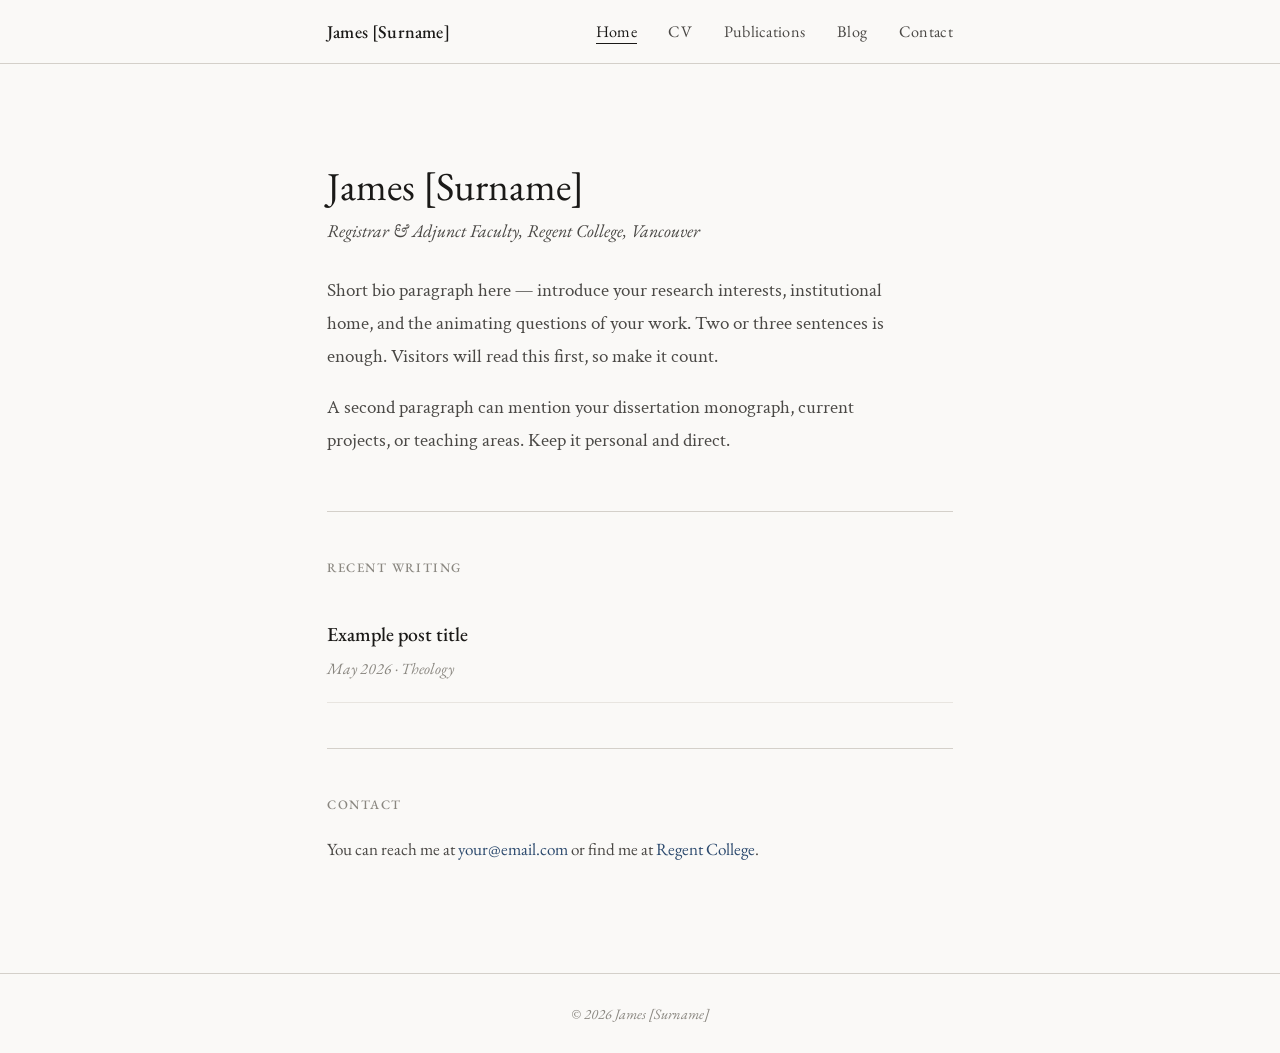
==== index.html @ 6fadca32 "Initial Site" ====
<!DOCTYPE html>
<html lang="en">
<head>
  <meta charset="UTF-8">
  <meta name="viewport" content="width=device-width, initial-scale=1.0">
  <title>James [Surname]</title>
  <link rel="stylesheet" href="css/style.css">
</head>
<body>

<nav>
  <div class="nav-inner">
    <a class="nav-name" href="index.html">James [Surname]</a>
    <ul class="nav-links">
      <li><a href="index.html" class="active">Home</a></li>
      <li><a href="cv.html">CV</a></li>
      <li><a href="publications.html">Publications</a></li>
      <li><a href="blog.html">Blog</a></li>
      <li><a href="contact.html">Contact</a></li>
    </ul>
  </div>
</nav>

<main>
  <div class="hero">
    <h1>James [Surname]</h1>
    <p class="hero-role">Registrar &amp; Adjunct Faculty, Regent College, Vancouver</p>
    <p class="hero-bio">
      Short bio paragraph here — introduce your research interests, institutional home,
      and the animating questions of your work. Two or three sentences is enough.
      Visitors will read this first, so make it count.
    </p>
    <p class="hero-bio" style="margin-top: 1rem;">
      A second paragraph can mention your dissertation monograph, current projects,
      or teaching areas. Keep it personal and direct.
    </p>
  </div>

  <section>
    <span class="label">Recent writing</span>
    <div id="recent-posts">
      <p class="blog-empty">No posts yet.</p>
    </div>
  </section>

  <hr class="rule">

  <section>
    <span class="label">Contact</span>
    <p style="font-family: var(--serif); font-size: 0.95rem; color: var(--ink-mid);">
      You can reach me at
      <a href="mailto:your@email.com">your@email.com</a>
      or find me at
      <a href="https://regent-college.edu" target="_blank" rel="noopener">Regent College</a>.
    </p>
  </section>
</main>

<footer>
  &copy; <span id="year"></span> James [Surname]
</footer>

<script>
document.getElementById('year').textContent = new Date().getFullYear();

fetch('posts.json')
  .then(r => r.json())
  .then(posts => {
    const container = document.getElementById('recent-posts');
    if (!posts.length) return;
    const recent = posts.slice(0, 3);
    container.innerHTML = recent.map(p => `
      <a class="blog-item" href="${p.file}">
        <div class="blog-item-title">${p.title}</div>
        <div class="blog-item-meta">${formatDate(p.date)}${p.category ? ' &middot; ' + p.category : ''}</div>
      </a>
    `).join('');
  })
  .catch(() => {});

function formatDate(str) {
  const d = new Date(str + 'T00:00:00');
  return d.toLocaleDateString('en-GB', { year: 'numeric', month: 'long' });
}
</script>

</body>
</html>
---- css/style.css ----
@import url('https://fonts.googleapis.com/css2?family=EB+Garamond:ital,wght@0,400;0,500;1,400;1,500&family=Crimson+Text:ital,wght@0,400;0,600;1,400&display=swap');

*, *::before, *::after { box-sizing: border-box; margin: 0; padding: 0; }

:root {
  --ink: #1a1917;
  --ink-mid: #4a4845;
  --ink-light: #8a8780;
  --ink-faint: #e8e5e0;
  --ink-rule: #d4d0ca;
  --page: #faf9f7;
  --accent: #2c4a6e;
  --accent-light: #e8eef5;
  --serif: 'EB Garamond', Georgia, serif;
  --serif-body: 'Crimson Text', Georgia, serif;
  --max: 680px;
  --nav-h: 64px;
}

html { font-size: 18px; }
body {
  font-family: var(--serif-body);
  font-size: 1rem;
  line-height: 1.75;
  color: var(--ink);
  background: var(--page);
  min-height: 100vh;
}

/* ── Navigation ── */
nav {
  position: sticky;
  top: 0;
  z-index: 100;
  background: var(--page);
  border-bottom: 1px solid var(--ink-rule);
  height: var(--nav-h);
  display: flex;
  align-items: center;
}

.nav-inner {
  width: 100%;
  max-width: var(--max);
  margin: 0 auto;
  padding: 0 1.5rem;
  display: flex;
  align-items: center;
  justify-content: space-between;
}

.nav-name {
  font-family: var(--serif);
  font-size: 1rem;
  font-weight: 500;
  color: var(--ink);
  text-decoration: none;
  letter-spacing: 0.01em;
}

.nav-links {
  display: flex;
  gap: 1.75rem;
  list-style: none;
}

.nav-links a {
  font-family: var(--serif);
  font-size: 0.9rem;
  color: var(--ink-mid);
  text-decoration: none;
  letter-spacing: 0.02em;
  transition: color 0.15s;
}

.nav-links a:hover,
.nav-links a.active {
  color: var(--ink);
}

.nav-links a.active {
  border-bottom: 1px solid var(--ink);
  padding-bottom: 1px;
}

/* ── Layout ── */
main {
  max-width: var(--max);
  margin: 0 auto;
  padding: 3rem 1.5rem 5rem;
}

/* ── Typography ── */
h1 {
  font-family: var(--serif);
  font-size: 2.2rem;
  font-weight: 400;
  line-height: 1.2;
  color: var(--ink);
  margin-bottom: 0.25rem;
}

h2 {
  font-family: var(--serif);
  font-size: 1.1rem;
  font-weight: 500;
  color: var(--ink);
  margin-bottom: 1.25rem;
}

h3 {
  font-family: var(--serif);
  font-size: 1rem;
  font-weight: 500;
  color: var(--ink);
  margin-bottom: 0.2rem;
}

p { margin-bottom: 1rem; }

a { color: var(--accent); text-decoration: none; }
a:hover { text-decoration: underline; }

/* ── Section label ── */
.label {
  font-family: var(--serif);
  font-size: 0.72rem;
  font-weight: 500;
  letter-spacing: 0.12em;
  text-transform: uppercase;
  color: var(--ink-light);
  margin-bottom: 1rem;
  display: block;
}

/* ── Rule ── */
.rule {
  border: none;
  border-top: 1px solid var(--ink-rule);
  margin: 2.5rem 0;
}

/* ── Hero (index) ── */
.hero {
  padding: 2.5rem 0 2rem;
  border-bottom: 1px solid var(--ink-rule);
  margin-bottom: 2.5rem;
}

.hero-role {
  font-family: var(--serif);
  font-size: 1rem;
  font-style: italic;
  color: var(--ink-mid);
  margin-bottom: 1.5rem;
}

.hero-bio {
  font-size: 1.05rem;
  color: var(--ink-mid);
  max-width: 560px;
}

/* ── CV ── */
.cv-section { margin-bottom: 2.5rem; }

.cv-entry {
  display: grid;
  grid-template-columns: 90px 1fr;
  gap: 0 1.5rem;
  padding: 0.6rem 0;
  border-bottom: 1px solid var(--ink-faint);
  font-size: 0.95rem;
}

.cv-entry:last-child { border-bottom: none; }

.cv-year {
  color: var(--ink-light);
  font-family: var(--serif);
  font-style: italic;
  padding-top: 0.05rem;
}

.cv-detail strong {
  font-family: var(--serif);
  font-weight: 600;
  font-size: 1rem;
  display: block;
  margin-bottom: 0.1rem;
}

.cv-detail .institution {
  color: var(--ink-mid);
}

.cv-download {
  display: inline-flex;
  align-items: center;
  gap: 0.5rem;
  font-family: var(--serif);
  font-size: 0.9rem;
  color: var(--accent);
  border: 1px solid var(--accent);
  padding: 0.45rem 1rem;
  border-radius: 2px;
  margin-top: 0.5rem;
  transition: background 0.15s, color 0.15s;
}

.cv-download:hover {
  background: var(--accent);
  color: var(--page);
  text-decoration: none;
}

/* ── Publications ── */
.pub-entry {
  padding: 1.25rem 0 1.25rem 1.25rem;
  border-left: 2px solid var(--ink-rule);
  margin-bottom: 0.5rem;
  transition: border-color 0.15s;
}

.pub-entry:hover { border-left-color: var(--accent); }

.pub-title {
  font-family: var(--serif);
  font-size: 1.05rem;
  font-weight: 500;
  color: var(--ink);
  margin-bottom: 0.2rem;
}

.pub-meta {
  font-family: var(--serif);
  font-style: italic;
  font-size: 0.9rem;
  color: var(--ink-light);
}

.pub-abstract {
  font-size: 0.9rem;
  color: var(--ink-mid);
  margin-top: 0.5rem;
  margin-bottom: 0;
}

/* ── Blog index ── */
.blog-item {
  display: block;
  padding: 1.1rem 0;
  border-bottom: 1px solid var(--ink-faint);
  text-decoration: none;
  transition: padding-left 0.2s;
}

.blog-item:hover { padding-left: 0.5rem; text-decoration: none; }

.blog-item-title {
  font-family: var(--serif);
  font-size: 1.1rem;
  font-weight: 500;
  color: var(--ink);
  margin-bottom: 0.15rem;
}

.blog-item-meta {
  font-family: var(--serif);
  font-style: italic;
  font-size: 0.875rem;
  color: var(--ink-light);
}

.blog-empty {
  font-family: var(--serif);
  font-style: italic;
  color: var(--ink-light);
  padding: 2rem 0;
}

/* ── Blog post ── */
.post-header {
  border-bottom: 1px solid var(--ink-rule);
  padding-bottom: 1.5rem;
  margin-bottom: 2rem;
}

.post-title {
  font-family: var(--serif);
  font-size: 2rem;
  font-weight: 400;
  line-height: 1.25;
  margin-bottom: 0.5rem;
}

.post-meta {
  font-family: var(--serif);
  font-style: italic;
  color: var(--ink-light);
  font-size: 0.9rem;
}

.post-body { font-size: 1.05rem; }

.post-body p { margin-bottom: 1.1rem; }

.post-body h2 {
  font-size: 1.3rem;
  margin-top: 2rem;
  margin-bottom: 0.75rem;
}

.post-body blockquote {
  border-left: 3px solid var(--ink-rule);
  padding-left: 1.25rem;
  color: var(--ink-mid);
  font-style: italic;
  margin: 1.5rem 0;
}

.back-link {
  display: inline-flex;
  align-items: center;
  gap: 0.4rem;
  font-family: var(--serif);
  font-size: 0.875rem;
  color: var(--ink-light);
  margin-bottom: 2rem;
  text-decoration: none;
}

.back-link:hover { color: var(--ink); text-decoration: none; }

/* ── Footer ── */
footer {
  border-top: 1px solid var(--ink-rule);
  padding: 1.5rem;
  text-align: center;
  font-family: var(--serif);
  font-style: italic;
  font-size: 0.8rem;
  color: var(--ink-light);
}

/* ── Social list (contact page) ── */
.social-list {
  list-style: none;
  display: flex;
  flex-direction: column;
  gap: 0;
}

.social-item {
  border-bottom: 1px solid var(--ink-faint);
}

.social-item:first-child {
  border-top: 1px solid var(--ink-faint);
}

.social-link {
  display: flex;
  align-items: center;
  gap: 1rem;
  padding: 0.9rem 0;
  text-decoration: none;
  transition: padding-left 0.2s;
}

.social-link:hover {
  padding-left: 0.5rem;
  text-decoration: none;
}

.social-icon {
  display: flex;
  align-items: center;
  justify-content: center;
  width: 20px;
  height: 20px;
  color: var(--ink-light);
  flex-shrink: 0;
}

.social-icon svg {
  width: 18px;
  height: 18px;
}

.social-label {
  font-family: var(--serif);
  font-size: 1rem;
  font-weight: 500;
  color: var(--ink);
  min-width: 130px;
}

.social-handle {
  font-family: var(--serif);
  font-style: italic;
  font-size: 0.9rem;
  color: var(--ink-light);
}

/* ── Responsive ── */
@media (max-width: 560px) {
  html { font-size: 16px; }
  .nav-links { gap: 1rem; }
  .cv-entry { grid-template-columns: 70px 1fr; }
}
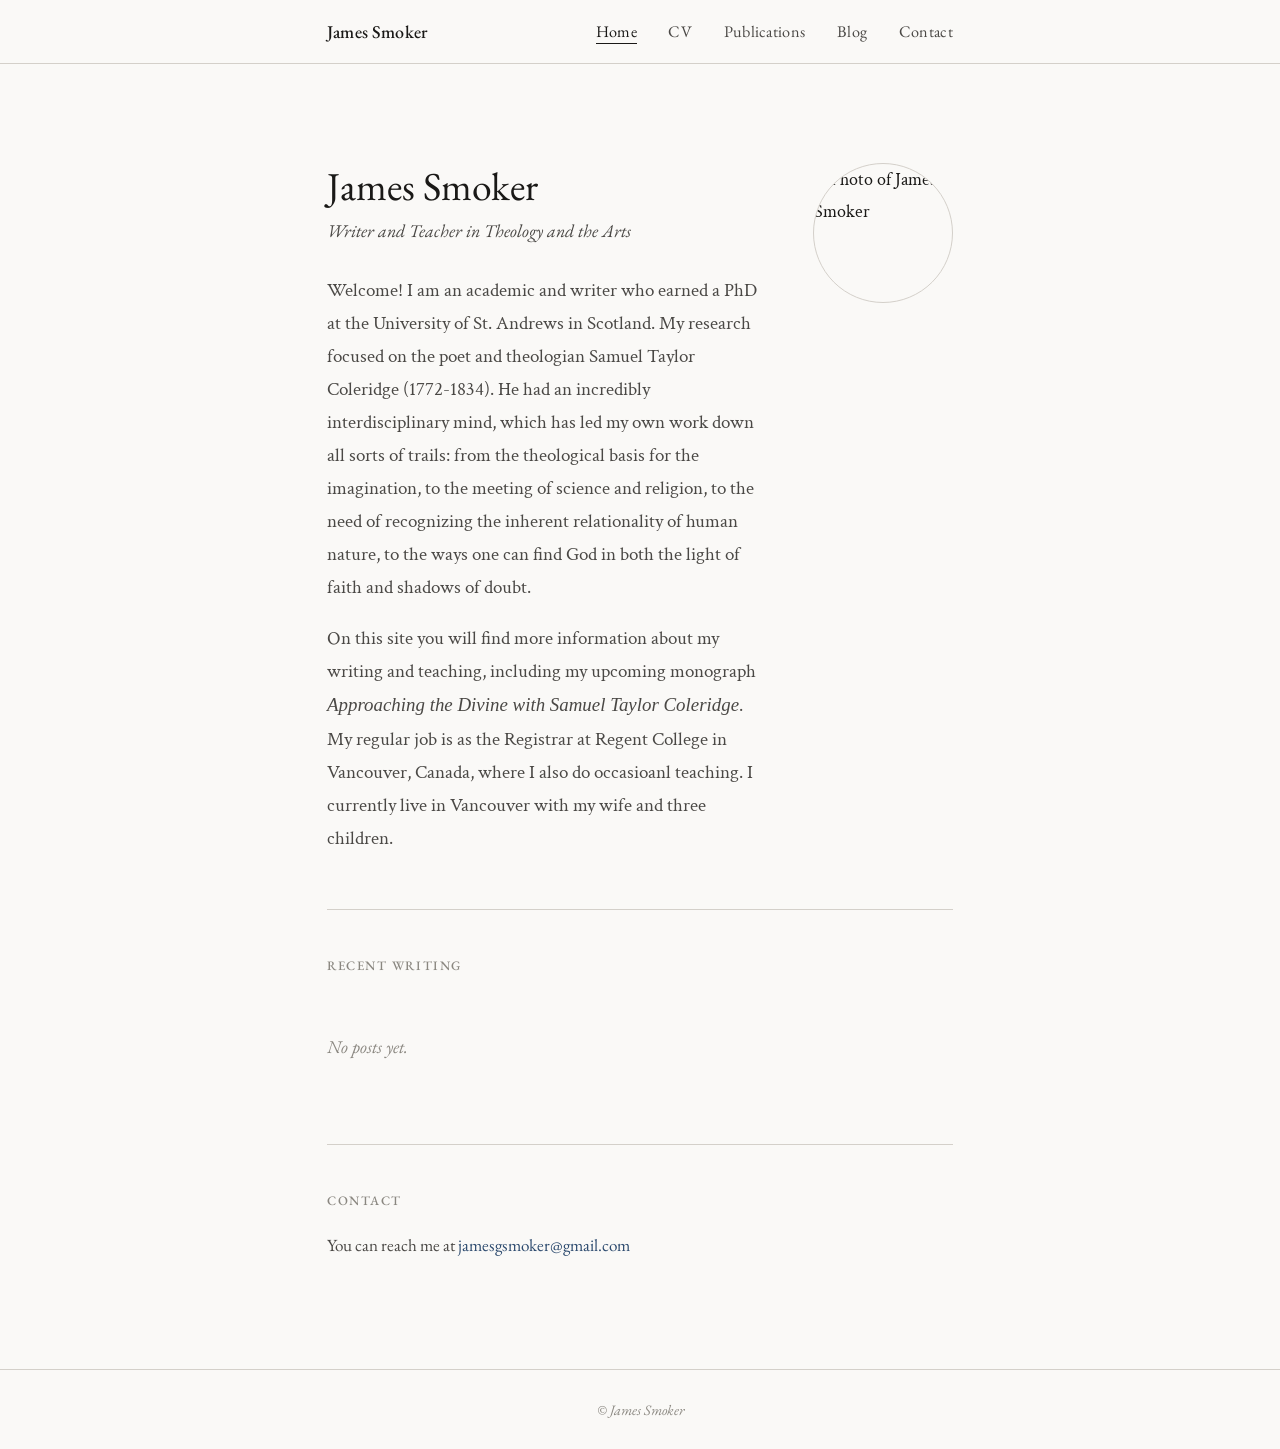
==== commit 2765ed62: "Add first blog post" ====
--- a/index.html
+++ b/index.html
@@ -3,14 +3,14 @@
 <head>
   <meta charset="UTF-8">
   <meta name="viewport" content="width=device-width, initial-scale=1.0">
-  <title>James [Surname]</title>
+  <title>James Smoker</title>
   <link rel="stylesheet" href="css/style.css">
 </head>
 <body>
 
 <nav>
   <div class="nav-inner">
-    <a class="nav-name" href="index.html">James [Surname]</a>
+    <a class="nav-name" href="index.html">James Smoker</a>
     <ul class="nav-links">
       <li><a href="index.html" class="active">Home</a></li>
       <li><a href="cv.html">CV</a></li>
@@ -23,17 +23,32 @@
 
 <main>
   <div class="hero">
-    <h1>James [Surname]</h1>
-    <p class="hero-role">Registrar &amp; Adjunct Faculty, Regent College, Vancouver</p>
-    <p class="hero-bio">
-      Short bio paragraph here — introduce your research interests, institutional home,
-      and the animating questions of your work. Two or three sentences is enough.
-      Visitors will read this first, so make it count.
-    </p>
-    <p class="hero-bio" style="margin-top: 1rem;">
-      A second paragraph can mention your dissertation monograph, current projects,
-      or teaching areas. Keep it personal and direct.
-    </p>
+    <div class="hero-top">
+      <div class="hero-text">
+        <h1>James Smoker</h1>
+        <p class="hero-role">Writer and Teacher in Theology and the Arts</p>
+        <p class="hero-bio">
+          Welcome! I am an academic and writer who earned a PhD at the University
+		  of St. Andrews in Scotland. My research focused on the poet and theologian 
+		  Samuel Taylor Coleridge (1772-1834). He had an incredibly interdisciplinary
+		  mind, which has led my own work down all sorts of trails: from the theological
+		  basis for the imagination, to the meeting of science and religion, to the 
+		  need of recognizing the inherent relationality of human nature, to the ways
+		  one can find God in both the light of faith and shadows of doubt.
+        </p>
+        <p class="hero-bio" style="margin-top: 1rem;">
+          On this site you will find more information about my writing and teaching, 
+		  including my upcoming monograph <i>Approaching the Divine with Samuel Taylor 
+		  Coleridge</i>. My regular job is as the Registrar at Regent College in 
+		  Vancouver, Canada, where I also do occasioanl teaching. I currently live in
+		  Vancouver with my wife and three children.
+        </p>
+      </div>
+      <div class="hero-photo-wrap">
+        <!-- Replace headshot.jpg with your actual photo filename -->
+        <img src="headshot.jpg" alt="Photo of James Smoker" class="hero-photo">
+      </div>
+    </div>
   </div>
 
   <section>
@@ -49,15 +64,19 @@
     <span class="label">Contact</span>
     <p style="font-family: var(--serif); font-size: 0.95rem; color: var(--ink-mid);">
       You can reach me at
-      <a href="mailto:your@email.com">your@email.com</a>
-      or find me at
-      <a href="https://regent-college.edu" target="_blank" rel="noopener">Regent College</a>.
+<a href="#" class="email-link"></a>
+<script>
+  const u = 'jamesgsmoker', d = 'gmail.com';
+  const el = document.querySelector('.email-link');
+  el.href = 'mailto:' + u + '@' + d;
+  el.textContent = u + '@' + d;
+</script>
     </p>
   </section>
 </main>
 
 <footer>
-  &copy; <span id="year"></span> James [Surname]
+  &copy; <span id="year"></span> James Smoker
 </footer>
 
 <script>
@@ -82,6 +101,9 @@
   const d = new Date(str + 'T00:00:00');
   return d.toLocaleDateString('en-GB', { year: 'numeric', month: 'long' });
 }
+const u = 'jamesgsmoker', d = 'gmail.com';
+const el = document.querySelector('.email-link');
+if (el) { el.href = 'mailto:' + u + '@' + d; el.textContent = u + '@' + d; }
 </script>
 
 </body>
--- a/css/style.css
+++ b/css/style.css
@@ -155,10 +155,74 @@
   margin-bottom: 1.5rem;
 }
 
+.hero-top {
+  display: flex;
+  align-items: flex-start;
+  gap: 2.5rem;
+}
+
+.hero-text {
+  flex: 1;
+}
+
 .hero-bio {
   font-size: 1.05rem;
   color: var(--ink-mid);
   max-width: 560px;
+}
+
+.hero-top {
+  display: flex;
+  align-items: flex-start;
+  gap: 2.5rem;
+}
+
+.hero-text { flex: 1; }
+
+.hero-photo-wrap { flex-shrink: 0; }
+
+.hero-photo {
+  width: 140px;
+  height: 140px;
+  border-radius: 50%;
+  object-fit: cover;
+  object-position: center top;
+  border: 1px solid var(--ink-rule);
+  display: block;
+}
+
+@media (max-width: 480px) {
+  .hero-top {
+    flex-direction: column-reverse;
+    align-items: flex-start;
+    gap: 1.25rem;
+  }
+  .hero-photo { width: 100px; height: 100px; }
+}
+
+.hero-photo-wrap {
+  flex-shrink: 0;
+}
+
+.hero-photo {
+  width: 140px;
+  height: 140px;
+  object-fit: cover;
+  border-radius: 50%;
+  border: 1px solid var(--ink-rule);
+  display: block;
+}
+
+@media (max-width: 480px) {
+  .hero-top {
+    flex-direction: column-reverse;
+    align-items: center;
+    text-align: center;
+  }
+  .hero-photo {
+    width: 110px;
+    height: 110px;
+  }
 }
 
 /* ── CV ── */
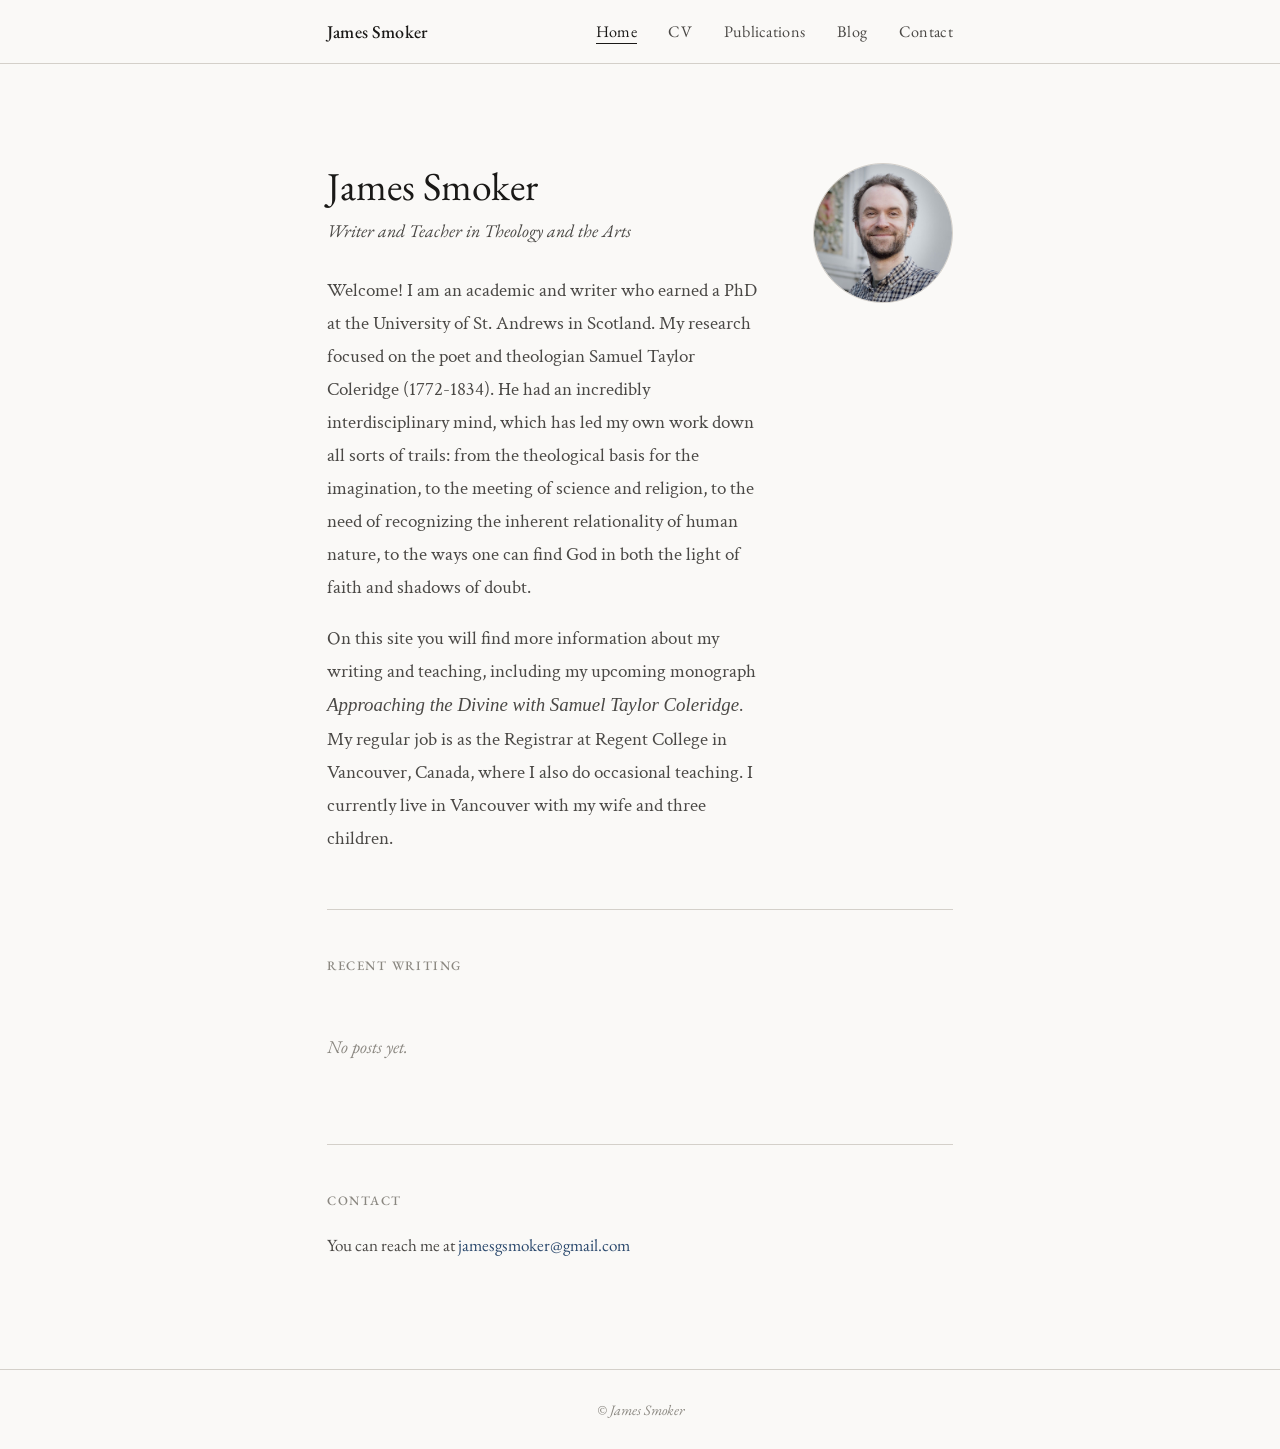
==== commit 8741c845: "Fix posts.json caching and typos" ====
--- a/index.html
+++ b/index.html
@@ -40,13 +40,13 @@
           On this site you will find more information about my writing and teaching, 
 		  including my upcoming monograph <i>Approaching the Divine with Samuel Taylor 
 		  Coleridge</i>. My regular job is as the Registrar at Regent College in 
-		  Vancouver, Canada, where I also do occasioanl teaching. I currently live in
+		  Vancouver, Canada, where I also do occasional teaching. I currently live in
 		  Vancouver with my wife and three children.
         </p>
       </div>
       <div class="hero-photo-wrap">
         <!-- Replace headshot.jpg with your actual photo filename -->
-        <img src="headshot.jpg" alt="Photo of James Smoker" class="hero-photo">
+        <img src="headshot.JPG" alt="Photo of James Smoker" class="hero-photo">
       </div>
     </div>
   </div>
@@ -82,7 +82,7 @@
 <script>
 document.getElementById('year').textContent = new Date().getFullYear();
 
-fetch('posts.json')
+fetch('posts.json?v=' + Date.now())
   .then(r => r.json())
   .then(posts => {
     const container = document.getElementById('recent-posts');
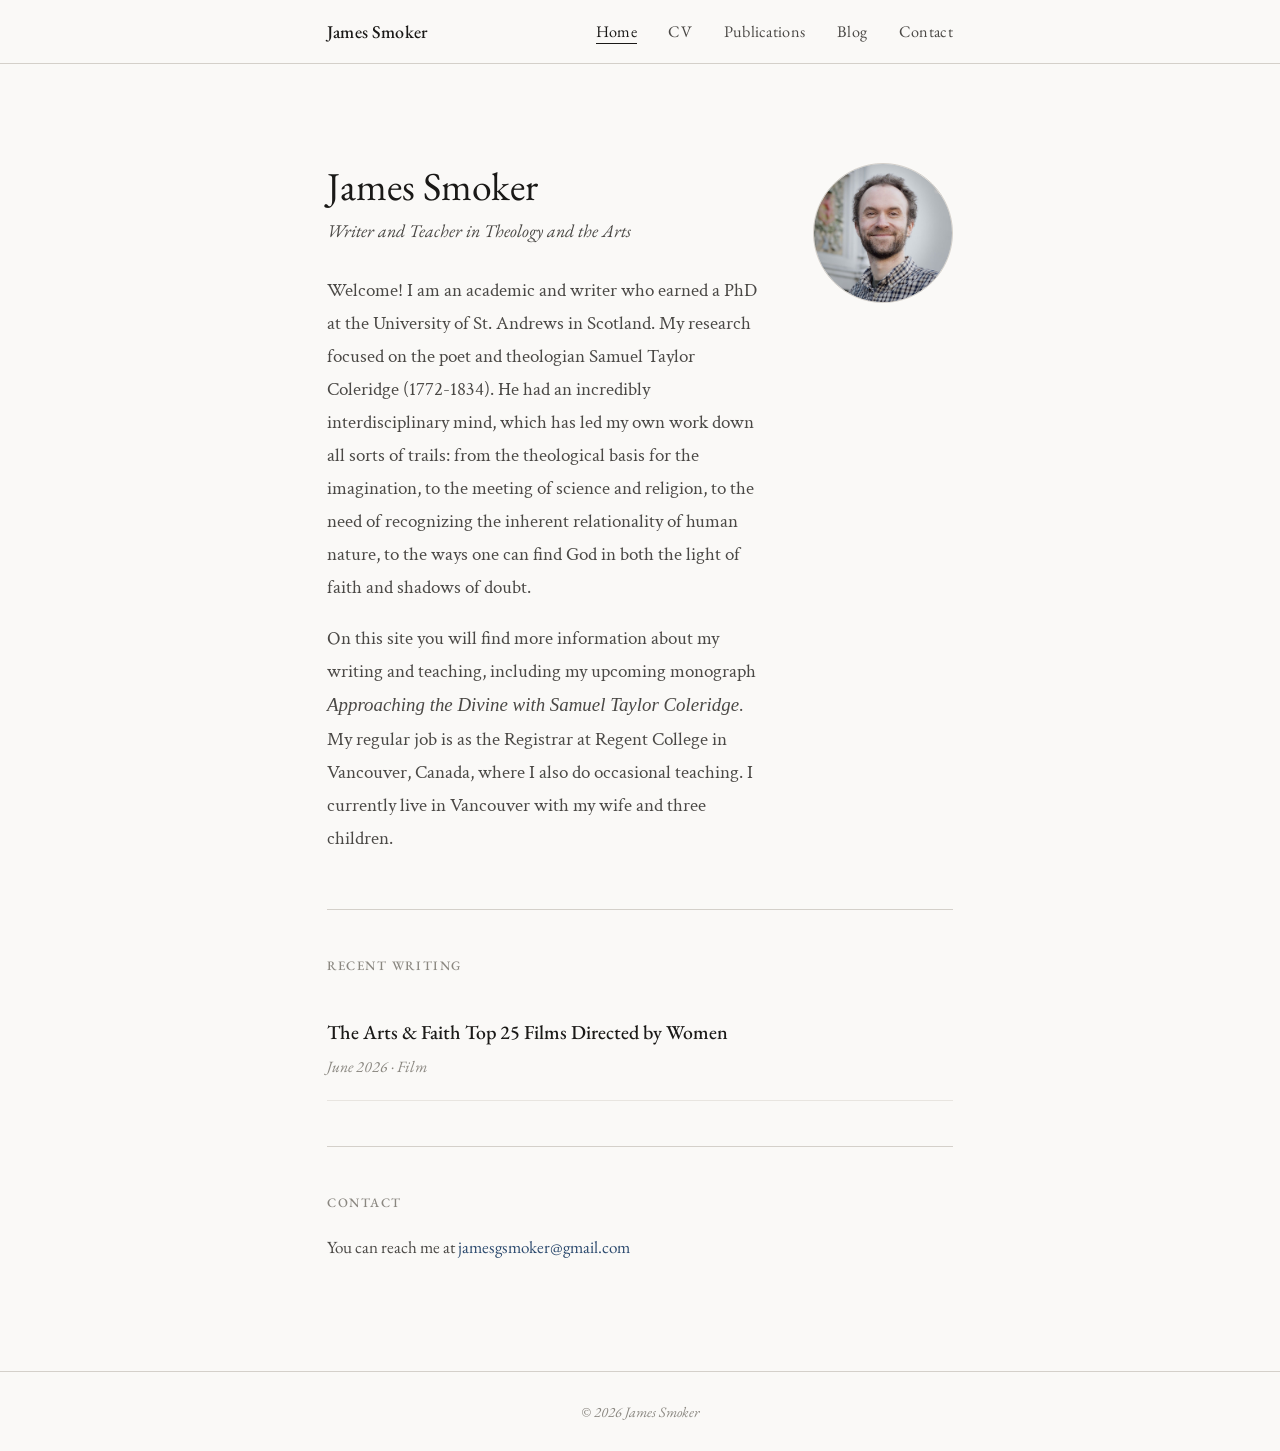
==== commit ca4c5f94: "Fix recent writing script take two" ====
--- a/index.html
+++ b/index.html
@@ -91,19 +91,20 @@
     container.innerHTML = recent.map(p => `
       <a class="blog-item" href="${p.file}">
         <div class="blog-item-title">${p.title}</div>
-        <div class="blog-item-meta">${formatDate(p.date)}${p.category ? ' &middot; ' + p.category : ''}</div>
+        <div class="blog-item-meta">${formatDate(p.date)}${p.category ? ' · ' + p.category : ''}</div>
       </a>
     `).join('');
   })
   .catch(() => {});
 
 function formatDate(str) {
-  const d = new Date(str + 'T00:00:00');
-  return d.toLocaleDateString('en-GB', { year: 'numeric', month: 'long' });
+  const date = new Date(str + 'T00:00:00');
+  return date.toLocaleDateString('en-GB', { year: 'numeric', month: 'long' });
 }
-const u = 'jamesgsmoker', d = 'gmail.com';
-const el = document.querySelector('.email-link');
-if (el) { el.href = 'mailto:' + u + '@' + d; el.textContent = u + '@' + d; }
+
+const user = 'jamesgsmoker', domain = 'gmail.com';
+const emailLink = document.querySelector('.email-link');
+if (emailLink) { emailLink.href = 'mailto:' + user + '@' + domain; emailLink.textContent = user + '@' + domain; }
 </script>
 
 </body>
